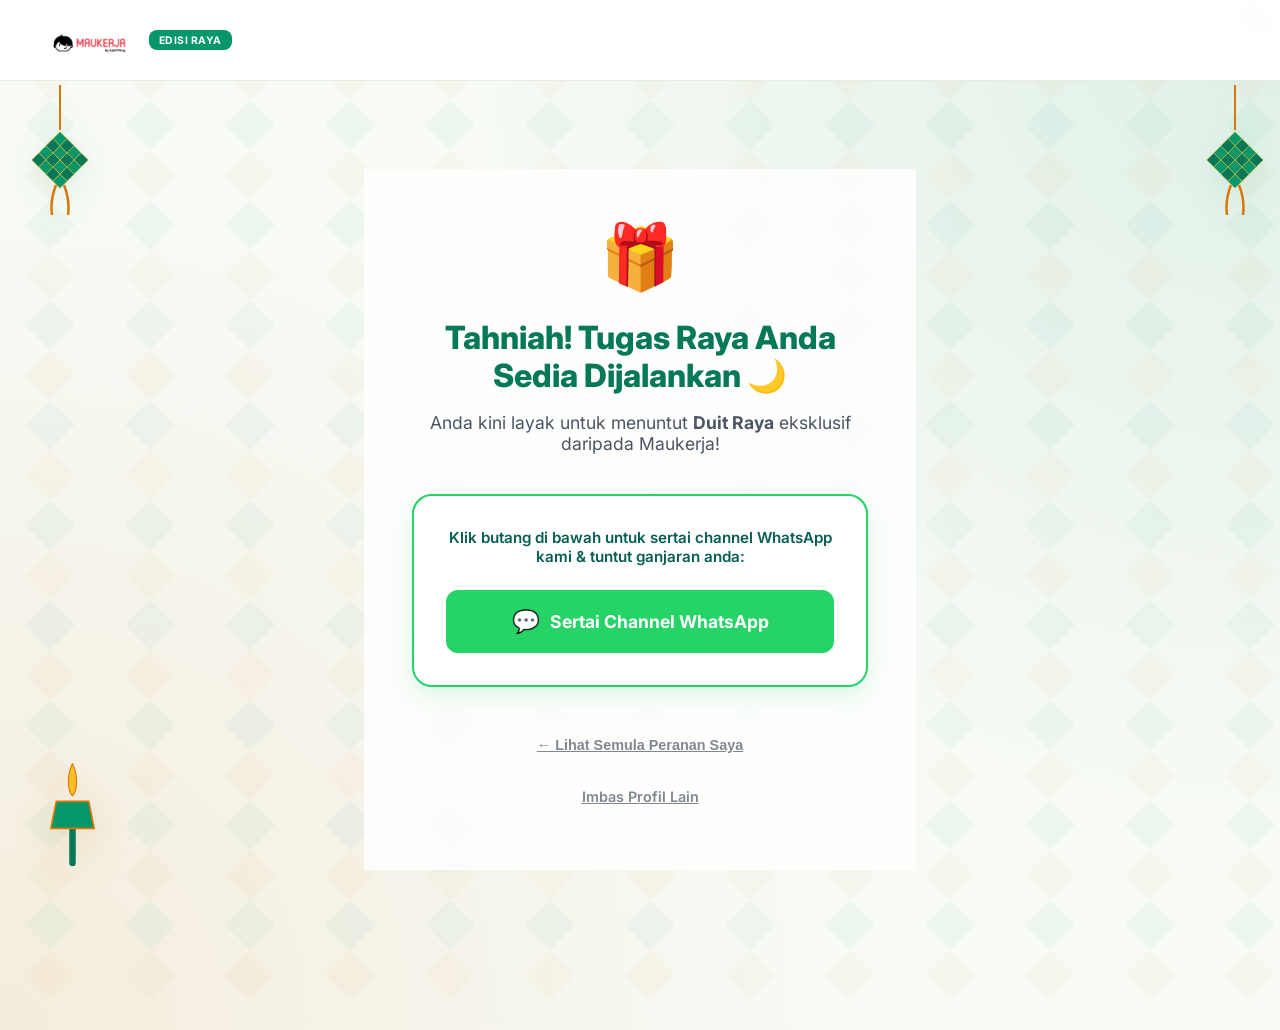
==== final.html @ 6eea2c14 "Add files via upload" ====
<!DOCTYPE html>
<html lang="ms">
<head>
    <meta charset="UTF-8">
    <meta name="viewport" content="width=device-width, initial-scale=1.0">
    <title>Ganjaran Raya Anda - Maukerja</title>
    <link rel="stylesheet" href="style.css">
    <link href="https://fonts.googleapis.com/css2?family=Inter:wght@400;500;600;700;800&display=swap" rel="stylesheet">
</head>
<body>
    <div class="raya-curtains"></div>

    <div class="Raya-ornaments">
        <div class="corner-decor corner-top-left">
            <svg width="80" height="130" viewBox="0 0 60 130" xmlns="http://www.w3.org/2000/svg">
                <path d="M30 0 L30 45" stroke="#d97706" stroke-width="2" fill="none" />
                <g transform="translate(30, 75) rotate(45)">
                    <rect x="-20" y="-20" width="10" height="10" fill="#059669" stroke="#fbbf24" stroke-width="0.5" />
                    <rect x="-10" y="-20" width="10" height="10" fill="#047857" stroke="#fbbf24" stroke-width="0.5" />
                    <rect x="0" y="-20" width="10" height="10" fill="#059669" stroke="#fbbf24" stroke-width="0.5" />
                    <rect x="10" y="-20" width="10" height="10" fill="#047857" stroke="#fbbf24" stroke-width="0.5" />
                    <rect x="-20" y="-10" width="10" height="10" fill="#047857" stroke="#fbbf24" stroke-width="0.5" />
                    <rect x="-10" y="-10" width="10" height="10" fill="#059669" stroke="#fbbf24" stroke-width="0.5" />
                    <rect x="0" y="-10" width="10" height="10" fill="#047857" stroke="#fbbf24" stroke-width="0.5" />
                    <rect x="10" y="-10" width="10" height="10" fill="#059669" stroke="#fbbf24" stroke-width="0.5" />
                    <rect x="-20" y="0" width="10" height="10" fill="#059669" stroke="#fbbf24" stroke-width="0.5" />
                    <rect x="-10" y="0" width="10" height="10" fill="#047857" stroke="#fbbf24" stroke-width="0.5" />
                    <rect x="0" y="0" width="10" height="10" fill="#059669" stroke="#fbbf24" stroke-width="0.5" />
                    <rect x="10" y="0" width="10" height="10" fill="#047857" stroke="#fbbf24" stroke-width="0.5" />
                    <rect x="-20" y="10" width="10" height="10" fill="#047857" stroke="#fbbf24" stroke-width="0.5" />
                    <rect x="-10" y="10" width="10" height="10" fill="#059669" stroke="#fbbf24" stroke-width="0.5" />
                    <rect x="0" y="10" width="10" height="10" fill="#047857" stroke="#fbbf24" stroke-width="0.5" />
                    <rect x="10" y="10" width="10" height="10" fill="#059669" stroke="#fbbf24" stroke-width="0.5" />
                </g>
                <path d="M26 100 Q20 115 22 130" stroke="#d97706" stroke-width="2.5" fill="none" />
                <path d="M34 100 Q40 115 38 130" stroke="#d97706" stroke-width="2.5" fill="none" />
            </svg>
        </div>
        <div class="corner-decor corner-top-right">
             <svg width="80" height="130" viewBox="0 0 60 130" xmlns="http://www.w3.org/2000/svg">
                <path d="M30 0 L30 45" stroke="#d97706" stroke-width="2" fill="none" />
                <g transform="translate(30, 75) rotate(45)">
                    <rect x="-20" y="-20" width="10" height="10" fill="#059669" stroke="#fbbf24" stroke-width="0.5" />
                    <rect x="-10" y="-20" width="10" height="10" fill="#047857" stroke="#fbbf24" stroke-width="0.5" />
                    <rect x="0" y="-20" width="10" height="10" fill="#059669" stroke="#fbbf24" stroke-width="0.5" />
                    <rect x="10" y="-20" width="10" height="10" fill="#047857" stroke="#fbbf24" stroke-width="0.5" />
                    <rect x="-20" y="-10" width="10" height="10" fill="#047857" stroke="#fbbf24" stroke-width="0.5" />
                    <rect x="-10" y="-10" width="10" height="10" fill="#059669" stroke="#fbbf24" stroke-width="0.5" />
                    <rect x="0" y="-10" width="10" height="10" fill="#047857" stroke="#fbbf24" stroke-width="0.5" />
                    <rect x="10" y="-10" width="10" height="10" fill="#059669" stroke="#fbbf24" stroke-width="0.5" />
                    <rect x="-20" y="0" width="10" height="10" fill="#059669" stroke="#fbbf24" stroke-width="0.5" />
                    <rect x="-10" y="0" width="10" height="10" fill="#047857" stroke="#fbbf24" stroke-width="0.5" />
                    <rect x="0" y="0" width="10" height="10" fill="#059669" stroke="#fbbf24" stroke-width="0.5" />
                    <rect x="10" y="0" width="10" height="10" fill="#047857" stroke="#fbbf24" stroke-width="0.5" />
                    <rect x="-20" y="10" width="10" height="10" fill="#047857" stroke="#fbbf24" stroke-width="0.5" />
                    <rect x="-10" y="10" width="10" height="10" fill="#059669" stroke="#fbbf24" stroke-width="0.5" />
                    <rect x="0" y="10" width="10" height="10" fill="#047857" stroke="#fbbf24" stroke-width="0.5" />
                    <rect x="10" y="10" width="10" height="10" fill="#059669" stroke="#fbbf24" stroke-width="0.5" />
                </g>
                <path d="M26 100 Q20 115 22 130" stroke="#d97706" stroke-width="2.5" fill="none" />
                <path d="M34 100 Q40 115 38 130" stroke="#d97706" stroke-width="2.5" fill="none" />
            </svg>
        </div>
    </div>

    <header class="header">
        <div class="logo">
            <img src="assets/MK Logo Panjang.png" alt="Maukerja Logo" class="brand-logo">
            <span class="badge">Edisi Raya</span>
        </div>
    </header>

    <main class="main-container">
        <section id="final-page" class="state-container">
            <div class="final-card card">
                <div class="final-icon">🎁</div>
                <h2 class="final-title">Tahniah! Tugas Raya Anda Sedia Dijalankan 🌙</h2>
                <p class="final-desc">Anda kini layak untuk menuntut <strong>Duit Raya</strong> eksklusif daripada Maukerja!</p>
                
                <div class="whatsapp-cta-box">
                    <p class="cta-instruction">Klik butang di bawah untuk sertai channel WhatsApp kami & tuntut ganjaran anda:</p>
                    <a href="https://whatsapp.com/channel/0029VaydHNyCxoB1oPekql1n" target="_blank" class="btn btn-whatsapp">
                        <span class="whatsapp-icon">💬</span> Sertai Channel WhatsApp
                    </a>
                </div>

                <div class="final-footer">
                    <button type="button" onclick="history.back()" class="btn btn-link">
                        ← Lihat Semula Peranan Saya
                    </button>
                    <a href="index.html" class="btn btn-link">
                        Imbas Profil Lain
                    </a>
                </div>
            </div>
        </section>
    </main>

    <div class="pelita-side-decor">
        <svg viewBox="0 0 60 100" class="pelita-svg" xmlns="http://www.w3.org/2000/svg">
            <rect x="27" y="40" width="6" height="60" rx="3" fill="#047857" />
            <path d="M15 40 L45 40 L50 65 L10 65 Z" fill="#059669" stroke="#d97706" stroke-width="1.5" />
            <g class="pelita-flame">
                <path d="M30 5 C35 15 35 30 30 35 C25 30 25 15 30 5" fill="#fbbf24" stroke="#d97706" stroke-width="1" />
            </g>
        </svg>
    </div>
</body>
</html>
---- style.css ----
:root {
    --bg-light: #f7faf5; /* Light pale cream-green */
    --bg-card: #ffffff;
    --border-color: rgba(11, 74, 43, 0.1);
    --text-primary: #064e3b; /* Deep green */
    --text-secondary: #4b5563; /* Slate grey */
    --primary-red: #ff3344;
    --primary-red-hover: #e62030;
    --raya-green: #059669;
    --raya-green-dark: #047857;
    --raya-gold: #d97706;
}

* {
    box-sizing: border-box;
    margin: 0;
    padding: 0;
}

body {
    font-family: 'Inter', sans-serif;
    background-color: var(--bg-light);
    color: var(--text-primary);
    min-height: 100vh;
    overflow-x: hidden;
    position: relative;
    background-image: radial-gradient(circle at top right, rgba(5, 150, 105, 0.1) 0%, transparent 50%),
                      radial-gradient(circle at bottom left, rgba(217, 119, 6, 0.1) 0%, transparent 50%);
}

/* Islamic Pattern Overlay - Light (Fixed Visibility) */
body::before {
    content: '';
    position: absolute;
    top: 0; left: 0; width: 100%; height: 100%;
    background-image: url("data:image/svg+xml,%3Csvg width='100' height='100' viewBox='0 0 100 100' xmlns='http://www.w3.org/2000/svg'%3E%3Cpath d='M50 0l25 25-25 25L25 25z' fill='%23059669' fill-opacity='0.04'/%3E%3Cpath d='M50 50l25 25-25 25-25-25z' fill='%23d97706' fill-opacity='0.03'/%3E%3C/svg%3E");
    background-size: 100px 100px;
    pointer-events: none;
    z-index: 0;
}

/* Background Ornaments */
.Raya-ornaments {
    position: absolute;
    top: 0; left: 0; width: 100%; height: 100%;
    pointer-events: none;
    z-index: 1;
    overflow: hidden;
}

.star {
    position: absolute;
    font-size: 1.5rem;
    opacity: 0.6; /* Increased opacity */
    filter: drop-shadow(0 0 5px rgba(251, 191, 36, 0.2));
    animation: floatFade 8s ease-in-out infinite alternate;
    pointer-events: none;
    z-index: 1;
}

.star-1 { top: 15%; left: 5%; animation-delay: 0s; font-size: 2rem; }
.star-2 { top: 12%; right: 5%; animation-delay: 1.5s; font-size: 2.2rem; }
.star-3 { bottom: 20%; left: 8%; animation-delay: 3s; color: var(--raya-gold); }
.star-4 { bottom: 25%; right: 6%; animation-delay: 0.8s; font-size: 1.5rem; }
.star-6 { top: 35%; right: 3%; opacity: 0.2; font-size: 2rem; animation-delay: 4s; }
.star-7 { bottom: 10%; left: 50%; transform: translateX(-50%); opacity: 0.15; font-size: 3rem; }

@keyframes floatFade {
    0% { transform: translateY(0px) rotate(0deg); opacity: 0.2; }
    50% { opacity: 0.5; }
    100% { transform: translateY(-20px) rotate(15deg); opacity: 0.3; }
}

@keyframes float {
    0% { transform: translateY(0px) rotate(0deg); }
    100% { transform: translateY(-30px) rotate(10deg); }
}

@keyframes breathe {
    0%, 100% { transform: scale(1); }
    50% { transform: scale(1.15); }
}

/* Header - Optimized Horizontal Layout */
.header {
    display: flex;
    flex-direction: row;
    justify-content: space-between;
    align-items: center;
    padding: 1rem 3rem;
    background: rgba(255, 255, 255, 0.95);
    backdrop-filter: blur(20px);
    border-bottom: 1px solid var(--border-color);
    position: sticky;
    top: 0;
    z-index: 100;
}

.logo {
    display: flex;
    flex-direction: row;
    align-items: center;
    gap: 1rem;
}

.brand-logo {
    height: 48px;
    width: auto;
}

.badge {
    background: var(--raya-green);
    color: white;
    font-size: 0.65rem;
    font-weight: 700;
    padding: 0.2rem 0.6rem;
    border-radius: 8px;
    text-transform: uppercase;
    letter-spacing: 0.5px;
}

.nav {
    display: flex;
    gap: 2rem;
}

.nav-link {
    color: var(--text-secondary);
    text-decoration: none;
    font-weight: 600;
    font-size: 0.95rem;
    transition: all 0.3s;
}

.nav-link:hover, .nav-link.active {
    color: var(--raya-green);
}

.nav-link.active {
    border-bottom: 2.5px solid var(--raya-green);
    padding-bottom: 0.5rem;
}

/* Main Content Wrapper - Single Column */
.main-container {
    max-width: 600px;
    margin: 4rem auto;
    padding: 0 1.5rem 8rem 1.5rem;
    position: relative;
    z-index: 10;
}

.text-center { text-align: center; }

.hero-section {
    margin-bottom: 3.5rem;
}

.hero-title {
    font-size: 2.8rem;
    font-weight: 800;
    margin-bottom: 1.25rem;
    letter-spacing: -1px;
    line-height: 1.1;
    color: var(--text-primary);
    position: relative;
    display: inline-block;
    z-index: 2;
    animation: breathe 4s ease-in-out infinite;
}

/* Sparkle Field Wrapper */
.hero-sparkle-wrapper {
    position: relative;
    padding: 1rem;
    z-index: 1;
}

.hero-sparkle-wrapper::before, .hero-sparkle-wrapper::after {
    content: '';
    position: absolute;
    top: -20px; left: -20px; right: -20px; bottom: -20px;
    background-image: 
        radial-gradient(circle, #fbbf24 1px, transparent 1px),
        radial-gradient(circle, #059669 1px, transparent 1px);
    background-size: 40px 40px, 60px 60px;
    background-position: 0 0, 20px 20px;
    opacity: 0;
    pointer-events: none;
    animation: sparklePulse 6s ease-in-out infinite;
    z-index: -1;
}

.hero-sparkle-wrapper::after {
    background-size: 50px 50px, 70px 70px;
    background-position: 15px 15px, 35px 35px;
    animation-delay: 3s;
}

@keyframes sparklePulse {
    0%, 100% { opacity: 0; transform: scale(0.95); }
    50% { opacity: 0.15; transform: scale(1.05); }
}

.hero-title::before, .hero-title::after {
    content: '✨';
    position: absolute;
    font-size: 1.2rem;
    opacity: 0;
    animation: sparkleEffect 4s infinite;
}

.hero-title::before {
    top: -15px;
    left: -20px;
    animation-delay: 0.5s;
}

.hero-title::after {
    bottom: -10px;
    right: -25px;
    animation-delay: 2s;
}

@keyframes sparkleEffect {
    0%, 100% { opacity: 0; transform: scale(0.5); }
    50% { opacity: 0.8; transform: scale(1.2); }
}

.hero-subtitle {
    font-size: 1.1rem;
    color: var(--text-secondary);
    line-height: 1.6;
    margin-bottom: 0.5rem;
}

.hero-promo {
    font-size: 1.2rem;
    font-weight: 700;
    color: var(--text-primary);
    margin-bottom: 2rem;
}

/* Mascot - Fixed Bottom Right Anchor */
.mascot-side-container {
    position: fixed;
    bottom: 20px;
    right: 30px;
    pointer-events: none;
    z-index: 100; /* Visible but supporting */
}

.hero-mascot {
    height: 320px; /* Refined size for bottom anchor */
    width: auto;
    filter: drop-shadow(0 20px 40px rgba(5, 150, 105, 0.15));
    animation: floatBottom 5s ease-in-out infinite alternate;
}

@keyframes floatBottom {
    0% { transform: translateY(0px) rotate(-3deg); }
    100% { transform: translateY(-15px) rotate(3deg); }
}

/* Pelita - Fixed Bottom Left Anchor */
.pelita-side-decor {
    position: fixed;
    bottom: 30px;
    left: 40px;
    pointer-events: none;
    z-index: 100;
}

.pelita-svg {
    width: 65px;
    height: auto;
    filter: drop-shadow(0 10px 20px rgba(217, 119, 6, 0.2));
}

.pelita-flame {
    animation: flicker 0.15s infinite alternate;
    transform-origin: center bottom;
}

@keyframes flicker {
    0% { transform: scale(1) rotate(-1deg); opacity: 0.8; }
    100% { transform: scale(1.1) rotate(1deg); opacity: 1; }
}

/* Header - Reduced padding to save space */
.main-container {
    max-width: 600px;
    margin: 5.5rem auto 2rem auto; /* Adjusted for better balance */
    padding: 0 1.5rem 8rem 1.5rem;
    position: relative;
    z-index: 10;
}

.generation-card {
    background: rgba(255, 255, 255, 0.7);
    backdrop-filter: blur(12px);
    -webkit-backdrop-filter: blur(12px);
    border: 1px solid rgba(255, 255, 255, 0.3);
    border-radius: 24px;
    padding: 2.5rem;
    box-shadow: 0 10px 40px rgba(6, 78, 59, 0.08);
    margin-top: 1rem;
    position: relative;
    overflow: hidden;
}

.generation-card::before {
    content: '';
    position: absolute;
    top: 0; left: 0; width: 100%; height: 5px;
    background: linear-gradient(90deg, var(--raya-green), var(--raya-gold));
    opacity: 0.5;
}

.input-group {
    flex: 1;
    text-align: left;
}

.input-label {
    display: block;
    font-weight: 700;
    margin-bottom: 0.75rem;
    color: var(--text-primary);
    font-size: 1.1rem;
}

.input-field {
    width: 100%;
    padding: 1.25rem;
    background: #ffffff;
    border: 2px solid rgba(11, 74, 43, 0.1);
    border-radius: 12px 0 0 12px;
    color: var(--text-primary);
    font-size: 1rem;
    transition: all 0.3s;
    border-right: none;
}

.input-field:focus {
    outline: none;
    border-color: var(--raya-green);
    box-shadow: 0 0 0 4px rgba(5, 150, 105, 0.1);
}

.input-row {
    display: flex;
    gap: 0;
    align-items: flex-end;
    margin-bottom: 2rem;
}

#scan-btn {
    width: auto;
    border-radius: 0 12px 12px 0;
    padding: 1.25rem 2rem;
    height: 61px; /* Match input height including padding and border */
    white-space: nowrap;
}

.secondary-actions {
    display: flex;
    gap: 1rem;
    justify-content: center;
}

.btn {
    width: 100%;
    padding: 1.1rem;
    border-radius: 12px;
    font-weight: 700;
    font-size: 1.05rem;
    cursor: pointer;
    transition: all 0.3s;
    border: none;
    display: flex;
    align-items: center;
    justify-content: center;
    text-decoration: none;
}

.btn-primary {
    background: var(--primary-red);
    color: white;
}

.btn-primary:hover {
    background: var(--primary-red-hover);
    transform: translateY(-2px);
    box-shadow: 0 8px 20px rgba(255, 51, 68, 0.3);
}

.btn-secondary {
    background: #f0fdf4;
    color: var(--raya-green-dark);
    border: 2px solid var(--raya-green);
    box-shadow: 0 4px 6px -1px rgba(0, 0, 0, 0.05);
    padding: 0.8rem 1.2rem;
    font-size: 0.95rem;
    width: auto;
}

.btn-secondary:hover {
    background: #dcfce7;
    border-color: var(--raya-green-dark);
    color: var(--raya-green-dark);
    transform: translateY(-2px);
    box-shadow: 0 10px 15px -3px rgba(0, 0, 0, 0.1);
}

/* Loading State */
.state-container {
    margin-top: 4rem;
    text-align: center;
    animation: fadeIn 0.5s ease;
}

@keyframes fadeIn {
    from { opacity: 0; transform: translateY(20px); }
    to { opacity: 1; transform: translateY(0); }
}

.spinner-logo {
    width: 100px;
    height: 100px;
    animation: pulse 1s infinite alternate;
}

@keyframes pulse {
    from { transform: scale(0.95); opacity: 0.8; }
    to { transform: scale(1.05); opacity: 1; }
}

.loading-text { font-size: 1.8rem; font-weight: 800; margin-top: 2rem; color: var(--text-primary); }
.loading-subtext { font-size: 1rem; color: var(--text-secondary); font-weight: 400; }

/* Results & Page Containers */
.state-container {
    margin-top: 2rem;
    text-align: center;
    animation: fadeIn 0.5s ease;
}

/* Results Content */
.results-header h2 {
    color: var(--raya-green-dark);
    font-size: 2rem;
    font-weight: 800;
    margin-bottom: 0.5rem;
}

.results-header p {
    color: var(--text-secondary);
    font-size: 1rem;
    margin-bottom: 2rem;
}

.roles-grid {
    display: flex;
    flex-direction: column;
    gap: 1.25rem;
}

/* Festive Role Cards */
.role-card-festive {
    background: #ffffff;
    border: 1px solid rgba(5, 150, 105, 0.1);
    border-radius: 20px;
    padding: 1.5rem;
    text-align: left;
    display: flex;
    align-items: center;
    gap: 1rem;
    box-shadow: 0 4px 15px rgba(0, 0, 0, 0.05);
    opacity: 0;
    transform: translateY(20px);
    animation: slideInReveal 0.6s cubic-bezier(0.34, 1.56, 0.64, 1) forwards;
    position: relative;
    overflow: hidden;
}

.role-card-festive::after {
    content: '';
    position: absolute;
    left: 0;
    top: 0;
    height: 100%;
    width: 6px;
    background: linear-gradient(to bottom, var(--raya-green), var(--raya-gold));
}

@keyframes slideInReveal {
    from {
        opacity: 0;
        transform: translateY(20px);
    }
    to {
        opacity: 1;
        transform: translateY(0);
    }
}

.role-rank {
    font-size: 2.2rem;
    flex-shrink: 0;
}

.role-body {
    flex-grow: 1;
}

.role-title-new {
    font-size: 1.2rem;
    font-weight: 800;
    color: var(--text-primary);
    margin-bottom: 0.25rem;
}

.role-desc-new {
    font-size: 0.95rem;
    color: var(--text-secondary);
    line-height: 1.4;
}

.role-card-festive:hover {
    transform: scale(1.02);
    box-shadow: 0 8px 25px rgba(5, 150, 105, 0.12);
    border-color: var(--raya-green);
}

/* Corner Decorations */
.corner-decor {
    position: fixed;
    width: 65px;
    height: 130px;
    pointer-events: none;
    z-index: 1000;
    filter: drop-shadow(0 8px 15px rgba(5, 150, 105, 0.1));
}

.corner-top-left {
    top: 85px; /* BELOW STICKY HEADER */
    left: 20px;
}

.corner-top-right {
    top: 85px; /* BELOW STICKY HEADER */
    right: 20px;
}

.hidden { display: none !important; }

/* Mobile Optimization */
@media (max-width: 600px) {
    .hero-title { font-size: 2.2rem; }
    .header { padding: 1rem 1.5rem; }
    .main-container { margin-top: 2rem; }
    .corner-decor { width: 80px; }
    
    .input-row {
        flex-direction: column;
        align-items: stretch;
        gap: 0.75rem;
    }

    .input-field {
        border-radius: 12px;
        border-right: 2px solid rgba(11, 74, 43, 0.1);
    }
    
    #scan-btn {
        border-radius: 12px;
        width: 100%;
    }
    
    .secondary-actions {
        flex-direction: column;
    }

    .generation-card {
        padding: 1.5rem;
        border-radius: 20px;
    }
}

/* Popular Tasks Section Styles */
.popular-tasks-section {
    margin-top: -1rem;
    text-align: center;
    animation: fadeIn 0.8s ease-out;
}

.section-title {
    font-size: 2rem;
    font-weight: 800;
    color: var(--text-primary);
    margin-bottom: 2.5rem;
    position: relative;
    display: inline-block;
}

.section-title::after {
    content: '';
    position: absolute;
    bottom: -10px;
    left: 50%;
    transform: translateX(-50%);
    width: 60px;
    height: 4px;
    background: linear-gradient(90deg, var(--raya-green), var(--raya-gold));
    border-radius: 2px;
}

.popular-tasks-grid {
    display: flex;
    flex-direction: column;
    gap: 1.5rem;
    margin-bottom: 2rem;
}

.popular-task-card {
    background: rgba(255, 255, 255, 0.6);
    backdrop-filter: blur(10px);
    -webkit-backdrop-filter: blur(10px);
    border: 1px solid rgba(5, 150, 105, 0.1);
    border-radius: 20px;
    padding: 1.5rem;
    display: flex;
    align-items: center;
    gap: 1.25rem;
    text-align: left;
    transition: all 0.3s cubic-bezier(0.175, 0.885, 0.32, 1.275);
    cursor: default;
    justify-content: space-between; /* Align content to sides */
}

.popular-task-card:hover {
    transform: translateY(-5px) scale(1.02);
    background: rgba(255, 255, 255, 0.8);
    border-color: var(--raya-green);
    box-shadow: 0 15px 30px rgba(5, 150, 105, 0.1);
}

.task-medal {
    font-size: 2.5rem;
    flex-shrink: 0;
}

.task-content {
    flex-grow: 1; /* Allow content to fill available space */
}

.task-name {
    font-size: 1.2rem;
    font-weight: 700;
    color: var(--text-primary);
    margin-bottom: 0.25rem;
}

.task-desc {
    font-size: 0.95rem;
    color: var(--text-secondary);
    line-height: 1.4;
}

.task-percentage {
    font-size: 2.2rem;
    font-weight: 800;
    color: var(--text-primary);
    opacity: 0.15; /* Lighter color as requested */
    margin-left: 1rem;
    white-space: nowrap;
}

.popular-tasks-footer {
    font-size: 1rem;
    font-weight: 600;
    color: var(--raya-green-dark);
    margin-top: 2rem;
    opacity: 0.8;
}

@media (max-width: 600px) {
    .section-title {
        font-size: 1.6rem;
    }
    
    .popular-task-card {
        padding: 1.25rem;
    }
    
    .task-medal {
        font-size: 2rem;
    }
}

/* Raya Notification Popup */
.raya-notification {
    position: absolute;
    top: -55px; /* Relative to hero-sparkle-wrapper or body */
    left: 50%;
    transform: translate(-50%, -100%); /* Start above viewport */
    background: rgba(255, 255, 255, 0.9);
    backdrop-filter: blur(12px);
    -webkit-backdrop-filter: blur(12px);
    border: 1px solid rgba(5, 150, 105, 0.3);
    border-bottom: 3px solid var(--raya-green); /* Changed to bottom border for centered look */
    padding: 8px 16px; /* Smaller padding */
    border-radius: 20px; /* More rounded/pill shape */
    box-shadow: 0 10px 30px rgba(6, 78, 59, 0.15);
    z-index: 2000;
    font-weight: 700;
    color: var(--text-primary);
    font-size: 0.85rem; /* Smaller font */
    pointer-events: none;
    display: flex;
    align-items: center;
    white-space: nowrap;
    width: max-content;
    max-width: 90vw;
    gap: 6px;
    opacity: 0;
    transition: all 0.6s cubic-bezier(0.23, 1, 0.32, 1);
}

.raya-notification.show {
    transform: translate(-50%, 0);
    opacity: 1;
}

@media (max-width: 600px) {
    .raya-notification {
        top: 80px;
        font-size: 0.75rem;
        padding: 6px 12px;
        width: 90%;
        max-width: 320px;
        justify-content: center;
    }
}
/* Results Actions */
.results-actions {
    display: flex;
    flex-direction: column;
    gap: 1rem;
    margin-top: 3rem;
}

#next-step-btn, .btn-primary {
    width: 100%;
}

#reset-btn, .btn-secondary {
    width: 100%;
}

/* Final Page - Ganjaran & WhatsApp CTA */
.final-card {
    padding: 3rem;
    text-align: center;
    background: rgba(255, 255, 255, 0.85);
}

.final-icon {
    font-size: 4rem;
    margin-bottom: 1.5rem;
    animation: bounce 2s infinite;
}

@keyframes bounce {
    0%, 100% { transform: translateY(0); }
    50% { transform: translateY(-10px); }
}

.final-title {
    color: var(--raya-green-dark);
    font-size: 2rem;
    font-weight: 800;
    margin-bottom: 1rem;
    line-height: 1.2;
}

.final-desc {
    color: var(--text-secondary);
    font-size: 1.1rem;
    margin-bottom: 2.5rem;
}

.whatsapp-cta-box {
    background: #ffffff;
    border: 2px solid #25D366; /* WhatsApp Green */
    border-radius: 20px;
    padding: 2rem;
    margin-bottom: 2rem;
    box-shadow: 0 10px 25px rgba(37, 211, 102, 0.15);
}

.cta-instruction {
    font-size: 0.95rem;
    font-weight: 600;
    color: #075E54; /* WhatsApp Dark Green */
    margin-bottom: 1.5rem;
}

.btn-whatsapp {
    background: #25D366;
    color: white;
    font-size: 1.1rem;
    gap: 10px;
}

.btn-whatsapp:hover {
    background: #128C7E;
    transform: scale(1.05);
    box-shadow: 0 15px 30px rgba(37, 211, 102, 0.4);
}

.whatsapp-icon {
    font-size: 1.4rem;
}

.final-footer {
    margin-top: 1rem;
}

.btn-link {
    background: none;
    border: none;
    color: var(--text-secondary);
    font-size: 0.9rem;
    font-weight: 600;
    cursor: pointer;
    text-decoration: underline;
    opacity: 0.7;
    transition: opacity 0.3s;
}

.btn-link:hover {
    opacity: 1;
    color: var(--raya-green-dark);
}

/* Reward Section */
.reward-section-wrapper {
    margin-top: 4rem;
    padding: 3rem 2rem;
    background: rgba(255, 255, 255, 0.6);
    backdrop-filter: blur(10px);
    border-radius: 30px;
    border: 2px dashed var(--raya-green);
    text-align: center;
}

.reward-header {
    margin-bottom: 2.5rem;
}

.reward-title {
    font-size: 1.8rem;
    font-weight: 800;
    color: var(--text-primary);
    margin-bottom: 0.75rem;
}

.reward-desc {
    font-size: 1rem;
    color: var(--text-secondary);
}

.envelopes-grid {
    display: flex;
    justify-content: center;
    gap: 2rem;
    margin-bottom: 1.5rem;
}

.envelope-item {
    cursor: pointer;
    transition: all 0.3s;
    width: 100px;
}

.envelope-card {
    transition: transform 0.3s cubic-bezier(0.175, 0.885, 0.32, 1.275);
    filter: drop-shadow(0 10px 15px rgba(0,0,0,0.1));
    display: flex;
    justify-content: center;
    align-items: center;
}

.envelope-img {
    width: 100%;
    height: auto;
    display: block;
    border-radius: 8px;
}

.envelope-item:hover .envelope-card {
    transform: translateY(-15px) rotate(5deg);
}

.envelope-item.shaking .envelope-card {
    animation: shake 0.5s infinite;
}

.envelope-item.opening .envelope-card {
    animation: openPacket 0.6s forwards;
}

.envelope-item.disabled {
    pointer-events: none;
    opacity: 0.5;
    filter: grayscale(1);
}

.envelope-hint {
    margin-top: 1rem;
    font-size: 0.85rem;
    font-weight: 700;
    color: var(--raya-green-dark);
    text-transform: uppercase;
    letter-spacing: 1px;
}

/* Modal Styling */
.modal-overlay {
    position: fixed;
    top: 0; left: 0; width: 100%; height: 100%;
    background: rgba(6, 78, 59, 0.8);
    backdrop-filter: blur(8px);
    display: flex;
    align-items: center;
    justify-content: center;
    z-index: 2000;
    opacity: 0;
    pointer-events: none;
    transition: opacity 0.4s;
}

.modal-overlay:not(.hidden) {
    opacity: 1;
    pointer-events: auto;
}

.modal-content {
    background: #ffffff;
    width: 90%;
    max-width: 450px;
    padding: 3rem 2rem;
    border-radius: 30px;
    text-align: center;
    position: relative;
    transform: scale(0.8);
    transition: transform 0.4s cubic-bezier(0.34, 1.56, 0.64, 1);
}

.modal-overlay:not(.hidden) .modal-content {
    transform: scale(1);
}

.modal-icon { font-size: 4rem; margin-bottom: 1.5rem; }
.modal-title { font-size: 2.2rem; font-weight: 800; color: var(--text-primary); margin-bottom: 0.5rem; }
.modal-text { font-size: 1.1rem; color: var(--text-secondary); margin-bottom: 1rem; }

.prize-amount {
    font-size: 4.5rem;
    font-weight: 900;
    background: linear-gradient(135deg, var(--raya-green), var(--raya-gold));
    -webkit-background-clip: text;
    -webkit-text-fill-color: transparent;
    margin-bottom: 1.5rem;
}

.modal-subtext { font-size: 0.9rem; color: var(--text-secondary); line-height: 1.5; margin-bottom: 2rem; }

/* Claim Form */
.claim-form { text-align: left; }
.form-group { margin-bottom: 1.5rem; }
.form-group label { display: block; font-weight: 700; margin-bottom: 0.5rem; font-size: 0.95rem; }
.form-group input { 
    width: 100%; padding: 1rem; border: 2px solid #e5e7eb; border-radius: 12px; font-size: 1rem; transition: all 0.3s;
}
.form-group input:focus { outline: none; border-color: var(--raya-green); box-shadow: 0 0 0 4px rgba(5, 150, 105, 0.1); }

/* Success Box */
.success-box {
    background: #f0fdf4;
    border: 1px solid #bbf7d0;
    padding: 1.5rem;
    border-radius: 16px;
    margin-bottom: 2rem;
    color: #166534;
    font-weight: 600;
    line-height: 1.6;
}

/* Animations */
@keyframes shake {
    0%, 100% { transform: rotate(0deg); }
    25% { transform: rotate(-10deg); }
    75% { transform: rotate(10deg); }
}

@keyframes openPacket {
    0% { transform: scale(1); }
    50% { transform: scale(1.2) rotate(10deg); opacity: 1; }
    100% { transform: scale(3); opacity: 0; }
}

@media (max-width: 600px) {
    .envelopes-grid { gap: 1rem; }
    .envelope-card { font-size: 4rem; }
    .prize-amount { font-size: 3.5rem; }
}
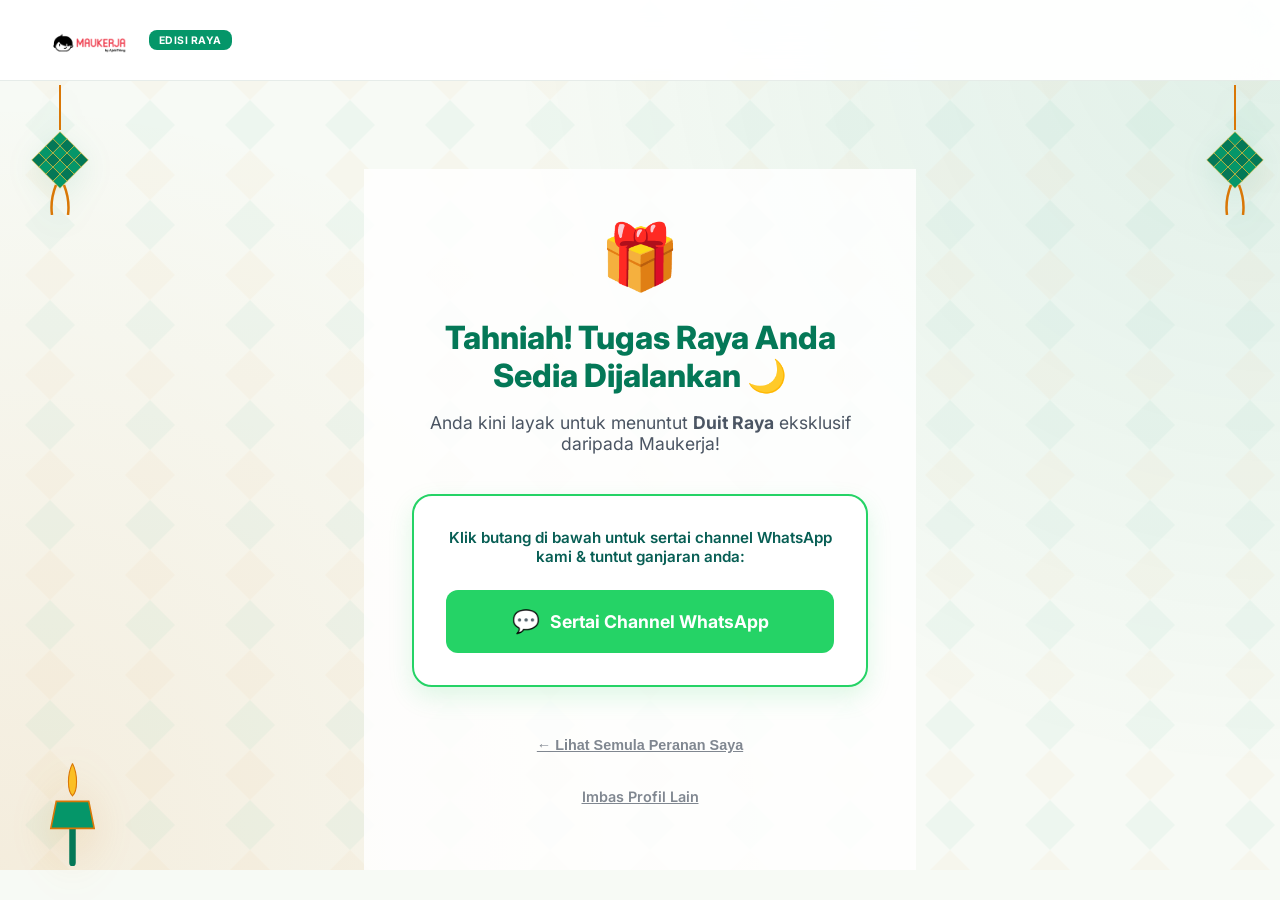
==== commit c13a1647: "Add files via upload" ====
--- a/final.html
+++ b/final.html
@@ -8,7 +8,6 @@
     <link href="https://fonts.googleapis.com/css2?family=Inter:wght@400;500;600;700;800&display=swap" rel="stylesheet">
 </head>
 <body>
-    <div class="raya-curtains"></div>
 
     <div class="Raya-ornaments">
         <div class="corner-decor corner-top-left">
--- a/style.css
+++ b/style.css
@@ -17,11 +17,17 @@
     padding: 0;
 }
 
+html, body {
+    height: auto !important;
+    min-height: 0 !important;
+    margin: 0;
+    padding: 0;
+    background-color: var(--bg-light);
+}
+
 body {
     font-family: 'Inter', sans-serif;
-    background-color: var(--bg-light);
-    color: var(--text-primary);
-    min-height: 100vh;
+    color: var(--text-primary);
     overflow-x: hidden;
     position: relative;
     background-image: radial-gradient(circle at top right, rgba(5, 150, 105, 0.1) 0%, transparent 50%),
@@ -144,8 +150,8 @@
 /* Main Content Wrapper - Single Column */
 .main-container {
     max-width: 600px;
-    margin: 4rem auto;
-    padding: 0 1.5rem 8rem 1.5rem;
+    margin: 4rem auto 0 auto;
+    padding: 0 1.5rem 0 1.5rem;
     position: relative;
     z-index: 10;
 }
@@ -290,8 +296,8 @@
 /* Header - Reduced padding to save space */
 .main-container {
     max-width: 600px;
-    margin: 5.5rem auto 2rem auto; /* Adjusted for better balance */
-    padding: 0 1.5rem 8rem 1.5rem;
+    margin: 5.5rem auto 0 auto; 
+    padding: 0 1.5rem 0 1.5rem;
     position: relative;
     z-index: 10;
 }
@@ -426,9 +432,14 @@
 }
 
 .spinner-logo {
-    width: 100px;
-    height: 100px;
+    width: 120px; /* Slightly larger for better impact */
+    height: 120px;
+    object-fit: cover; /* Ensures the image fills the circle without stretching */
+    border-radius: 50%;
+    box-shadow: 0 10px 25px rgba(5, 150, 105, 0.15);
     animation: pulse 1s infinite alternate;
+    display: block;
+    margin: 0 auto;
 }
 
 @keyframes pulse {
@@ -751,6 +762,191 @@
     margin-top: 3rem;
 }
 
+.screenshot-action-wrapper {
+    margin: 2rem 0;
+    display: flex;
+    justify-content: center;
+}
+
+.btn-screenshot {
+    background: var(--raya-green);
+    color: #ffffff;
+    border: none;
+    padding: 0.8rem 1.5rem;
+    font-size: 0.95rem;
+    font-weight: 700;
+    width: auto;
+    border-radius: 50px;
+    box-shadow: 0 8px 20px rgba(5, 150, 105, 0.3);
+    transition: all 0.3s cubic-bezier(0.175, 0.885, 0.32, 1.275);
+}
+
+.btn-screenshot:hover {
+    background: var(--raya-green-dark);
+    transform: scale(1.05) translateY(-3px);
+    box-shadow: 0 12px 25px rgba(5, 150, 105, 0.4);
+}
+
+/* Screenshot Export Template (Instagram Story Size: 1080x1920) */
+.screenshot-export-container {
+    display: none; /* Only show via JS during capture */
+    position: absolute;
+    left: -9999px;
+    top: 0;
+    width: 1080px;
+    height: 1920px;
+    background: linear-gradient(135deg, #eef7ed 0%, #d1ead4 100%);
+    display: flex;
+    flex-direction: column;
+    padding: 100px 80px;
+    box-sizing: border-box;
+    font-family: 'Inter', sans-serif;
+    color: var(--text-primary);
+    overflow: hidden;
+    position: relative;
+}
+
+.screenshot-export-container::before {
+    content: '';
+    position: absolute;
+    top: 0; left: 0; width: 100%; height: 100%;
+    background-image: radial-gradient(circle at 20% 20%, rgba(5, 150, 105, 0.05) 0%, transparent 40%),
+                      radial-gradient(circle at 80% 80%, rgba(217, 119, 6, 0.05) 0%, transparent 40%);
+    z-index: 1;
+}
+
+/* Decorative Ornaments for Export */
+.export-decor {
+    position: absolute;
+    pointer-events: none;
+    z-index: 2;
+}
+
+.export-moon-lantern {
+    top: 60px;
+    right: 80px;
+    font-size: 140px;
+    opacity: 0.8;
+    filter: drop-shadow(0 10px 20px rgba(217, 119, 6, 0.2));
+}
+
+.export-ketupat-float {
+    bottom: 120px;
+    left: 40px;
+    font-size: 100px;
+    opacity: 0.6;
+    transform: rotate(-15deg);
+}
+
+.export-sparkles {
+    position: absolute;
+    top: 0; left: 0; width: 100%; height: 100%;
+    background-image: 
+        radial-gradient(circle, #fbbf24 2px, transparent 2px),
+        radial-gradient(circle, #059669 2px, transparent 2px);
+    background-size: 120px 120px;
+    background-position: 0 0, 60px 60px;
+    opacity: 0.1;
+    z-index: 1;
+}
+
+.export-header {
+    position: relative;
+    z-index: 10;
+    text-align: center;
+    margin-bottom: 60px;
+    display: flex;
+    flex-direction: column;
+    align-items: center;
+}
+
+.export-logo {
+    height: 80px;
+    margin-bottom: 30px;
+    filter: drop-shadow(0 4px 10px rgba(0,0,0,0.05));
+}
+
+.export-title {
+    font-size: 72px;
+    font-weight: 900;
+    color: var(--raya-green-dark);
+    line-height: 1.2;
+    margin-bottom: 20px;
+    text-shadow: 0 4px 10px rgba(5, 150, 105, 0.1);
+}
+
+.export-roles {
+    position: relative;
+    z-index: 10;
+    display: flex;
+    flex-direction: column;
+    gap: 30px;
+    padding: 0 20px;
+}
+
+.export-role-card {
+    background: rgba(255, 255, 255, 0.95);
+    border-radius: 40px;
+    padding: 45px 50px;
+    border: 3px solid rgba(5, 150, 105, 0.15);
+    box-shadow: 0 20px 40px rgba(6, 78, 59, 0.08);
+    display: flex;
+    align-items: center;
+    gap: 40px;
+    position: relative;
+}
+
+.export-rank {
+    font-size: 100px;
+    flex-shrink: 0;
+}
+
+.export-role-content {
+    flex-grow: 1;
+}
+
+.export-role-title {
+    font-size: 44px;
+    font-weight: 900;
+    margin-bottom: 12px;
+    color: var(--text-primary);
+}
+
+.export-role-desc {
+    font-size: 32px;
+    line-height: 1.4;
+    color: var(--text-secondary);
+}
+
+/* Rank specific highlights */
+.export-role-card:nth-child(1) { border-left: 15px solid #fbbf24; }
+.export-role-card:nth-child(2) { border-left: 15px solid #9ca3af; }
+.export-role-card:nth-child(3) { border-left: 15px solid #d97706; }
+
+.export-footer {
+    position: absolute;
+    bottom: 80px;
+    left: 80px;
+    right: 80px;
+    z-index: 10;
+    text-align: center;
+    padding-top: 50px;
+    border-top: 3px solid rgba(5, 150, 105, 0.1);
+}
+
+.export-footer-text {
+    font-size: 34px;
+    font-weight: 700;
+    color: var(--raya-green-dark);
+    margin-bottom: 10px;
+}
+
+.export-url {
+    font-size: 38px;
+    font-weight: 900;
+    color: var(--text-primary);
+}
+
 #next-step-btn, .btn-primary {
     width: 100%;
 }
@@ -972,6 +1168,7 @@
     font-weight: 900;
     background: linear-gradient(135deg, var(--raya-green), var(--raya-gold));
     -webkit-background-clip: text;
+    background-clip: text;
     -webkit-text-fill-color: transparent;
     margin-bottom: 1.5rem;
 }
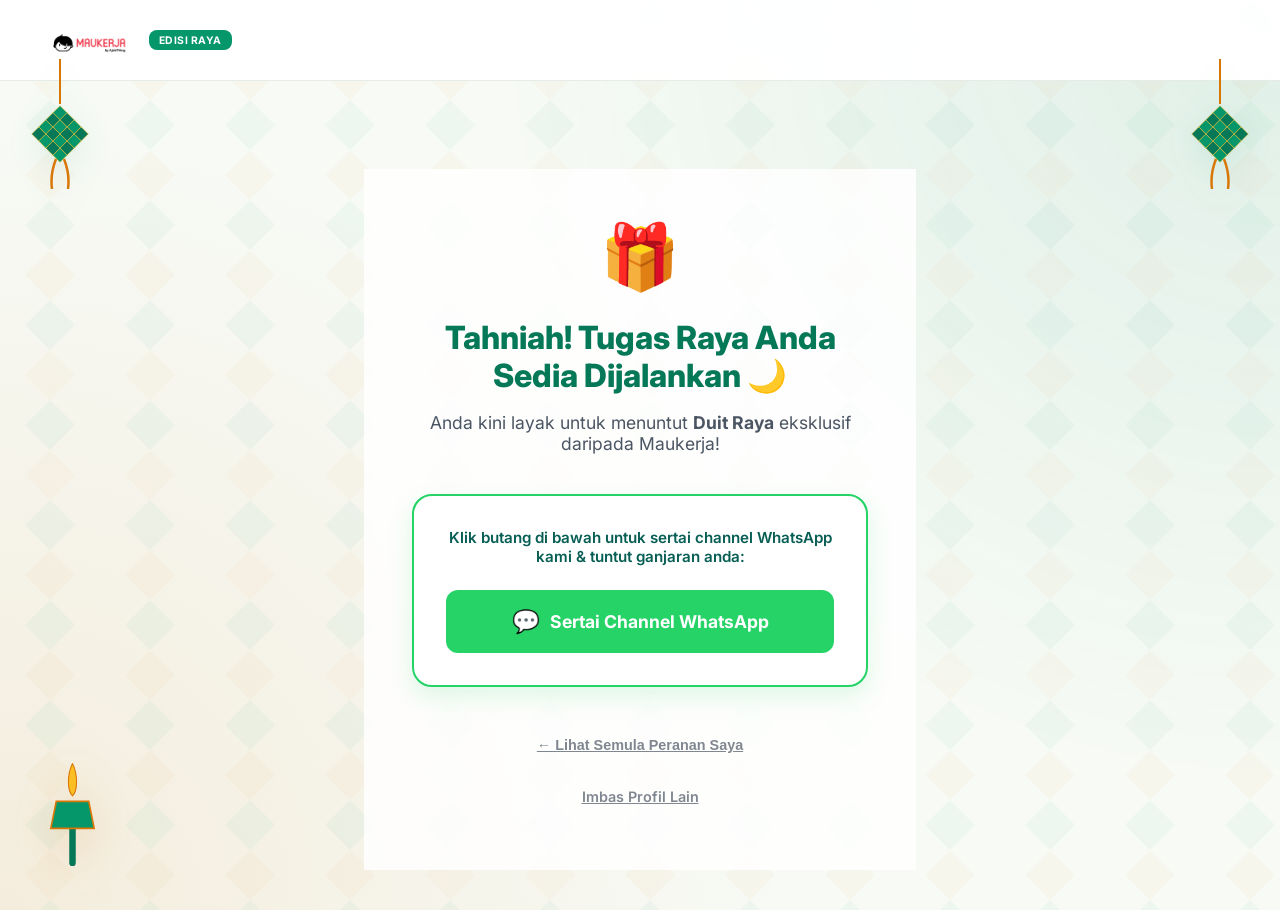
==== commit 7d71e0d2: "Add files via upload" ====
--- a/final.html
+++ b/final.html
@@ -9,6 +9,14 @@
 </head>
 <body>
 
+    <header class="header">
+        <div class="logo">
+            <img src="assets/MK Logo Panjang.png" alt="Maukerja Logo" class="brand-logo">
+            <span class="badge">Edisi Raya</span>
+        </div>
+    </header>
+
+    <!-- Festive Ketupat Ornaments (Hanging from Nav) -->
     <div class="Raya-ornaments">
         <div class="corner-decor corner-top-left">
             <svg width="80" height="130" viewBox="0 0 60 130" xmlns="http://www.w3.org/2000/svg">
@@ -62,13 +70,6 @@
         </div>
     </div>
 
-    <header class="header">
-        <div class="logo">
-            <img src="assets/MK Logo Panjang.png" alt="Maukerja Logo" class="brand-logo">
-            <span class="badge">Edisi Raya</span>
-        </div>
-    </header>
-
     <main class="main-container">
         <section id="final-page" class="state-container">
             <div class="final-card card">
--- a/style.css
+++ b/style.css
@@ -47,11 +47,12 @@
 
 /* Background Ornaments */
 .Raya-ornaments {
-    position: absolute;
-    top: 0; left: 0; width: 100%; height: 100%;
+    position: fixed;
+    top: 59px; /* HANG FROM BOTTOM OF HEADER (APPROX HEIGHT) */
+    left: 0; 
+    width: 100%;
     pointer-events: none;
-    z-index: 1;
-    overflow: hidden;
+    z-index: 2005; /* ON TOP OF HEADER (Z-INDEX 100) AND NOTIFICATION (Z-INDEX 2000) */
 }
 
 .star {
@@ -100,6 +101,7 @@
     position: sticky;
     top: 0;
     z-index: 100;
+    overflow: visible !important;
 }
 
 .logo {
@@ -151,7 +153,7 @@
 .main-container {
     max-width: 600px;
     margin: 4rem auto 0 auto;
-    padding: 0 1.5rem 0 1.5rem;
+    padding: 0 1.5rem 2.5rem 1.5rem;
     position: relative;
     z-index: 10;
 }
@@ -268,6 +270,31 @@
     100% { transform: translateY(-15px) rotate(3deg); }
 }
 
+/* Mobile Mascot - Responsive Adjustment */
+@media (max-width: 768px) {
+    .mascot-side-container {
+        bottom: 5px; /* Tighter to corner */
+        right: 5px;
+        z-index: 2; /* Stay under main elements but visible */
+    }
+
+    .hero-mascot {
+        height: 85px; /* Significantly smaller */
+        width: auto;
+        opacity: 0.9;
+        animation: floatMobilePeeking 5s ease-in-out infinite alternate;
+        /* Peeking effect: slightly rotated and pushed toward corner */
+        transform-origin: bottom right;
+        filter: drop-shadow(0 10px 20px rgba(5, 150, 105, 0.1));
+    }
+
+    @keyframes floatMobilePeeking {
+        0% { transform: rotate(15deg) translate(15px, 15px); }
+        100% { transform: rotate(10deg) translate(8px, 8px); }
+    }
+}
+
+
 /* Pelita - Fixed Bottom Left Anchor */
 .pelita-side-decor {
     position: fixed;
@@ -297,7 +324,7 @@
 .main-container {
     max-width: 600px;
     margin: 5.5rem auto 0 auto; 
-    padding: 0 1.5rem 0 1.5rem;
+    padding: 0 1.5rem 2.5rem 1.5rem;
     position: relative;
     z-index: 10;
 }
@@ -371,7 +398,7 @@
 
 .secondary-actions {
     display: flex;
-    gap: 1rem;
+    gap: 0.75rem;
     justify-content: center;
 }
 
@@ -406,8 +433,8 @@
     color: var(--raya-green-dark);
     border: 2px solid var(--raya-green);
     box-shadow: 0 4px 6px -1px rgba(0, 0, 0, 0.05);
-    padding: 0.8rem 1.2rem;
-    font-size: 0.95rem;
+    padding: 0.6rem 1rem;
+    font-size: 0.85rem;
     width: auto;
 }
 
@@ -546,58 +573,225 @@
 
 /* Corner Decorations */
 .corner-decor {
-    position: fixed;
-    width: 65px;
+    position: absolute;
+    width: 80px;
     height: 130px;
     pointer-events: none;
-    z-index: 1000;
+    z-index: 2006; 
+    top: 0;
     filter: drop-shadow(0 8px 15px rgba(5, 150, 105, 0.1));
-}
+    display: block !important;
+    visibility: visible !important;
+    opacity: 1 !important;
+}
+
 
 .corner-top-left {
-    top: 85px; /* BELOW STICKY HEADER */
+    top: 0; 
     left: 20px;
 }
 
 .corner-top-right {
-    top: 85px; /* BELOW STICKY HEADER */
+    top: 0; 
     right: 20px;
 }
 
 .hidden { display: none !important; }
 
-/* Mobile Optimization */
-@media (max-width: 600px) {
-    .hero-title { font-size: 2.2rem; }
-    .header { padding: 1rem 1.5rem; }
-    .main-container { margin-top: 2rem; }
-    .corner-decor { width: 80px; }
+/* Mobile Optimization (Lighter & Balanced) */
+@media (max-width: 768px) {
+    /* Hide heavy decorative elements */
+    /* Restore original Ketupat SVGs (sized down for mobile) */
+    .corner-decor svg {
+        display: block !important;
+        width: 50px !important;
+        height: auto !important;
+        opacity: 0.9;
+    }
+
+    .corner-decor::before,
+    .mobile-ornament {
+        display: none !important;
+    }
+
+    /* Hero Section Spacing & Hierarchy */
+    .hero-section {
+        padding-top: 20px;
+        padding-bottom: 20px;
+        text-align: center;
+        z-index: 50; /* Higher to stay above decorations */
+        position: relative;
+    }
+
+    .hero-title {
+        font-size: 1.6rem;
+        margin-top: 38px; /* ~1cm gap below popup */
+        margin-bottom: 38px; /* ~1cm gap above subtitle */
+        padding: 0 10px;
+        line-height: 1.25;
+        z-index: 50;
+        max-width: 280px; /* Force into two lines */
+        margin-left: auto;
+        margin-right: auto;
+    }
+
+    .hero-subtitle {
+        text-align: center;
+        padding: 0 15px;
+        font-size: 0.95rem;
+        margin-bottom: 15px; /* NORMAL GAP - tight and balanced */
+        z-index: 50;
+    }
+
+    .hero-promo {
+        text-align: center;
+        font-size: 1rem;
+        z-index: 50;
+    }
+
+    /* Header adjustments - Improved Spacing */
+    .header {
+        padding: 0.8rem 1rem;
+        gap: 0.5rem;
+    }
+
+    .logo {
+        gap: 0.5rem;
+    }
+
+    .brand-logo {
+        height: 32px;
+    }
+
+    .badge {
+        font-size: 0.55rem;
+        padding: 0.15rem 0.4rem;
+    }
+
+    .nav {
+        gap: 0.75rem;
+    }
+
+    .nav-link {
+        font-size: 0.85rem;
+    }
+
+    .main-container {
+        margin-top: 0;
+        padding-bottom: 3rem; 
+    }
+
+    /* Notification (Winner Popup) - Positioned at the top of content */
+    .raya-notification {
+        position: absolute !important;
+        top: -15px !important; /* Positioned above the title */
+        left: 50% !important;
+        transform: translateX(-50%) translateY(-100%) !important;
+        margin: 0 !important;
+        padding: 6px 14px !important;
+        font-size: 13px !important;
+        border-radius: 20px !important;
+        opacity: 0 !important;
+        visibility: visible !important;
+        z-index: 2000 !important;
+        width: fit-content !important;
+        box-shadow: 0 4px 15px rgba(6, 78, 59, 0.15) !important;
+        background: #ffffff;
+        border: 1px solid rgba(5, 150, 105, 0.2);
+    }
     
+    .raya-notification.show {
+        transform: translateX(-50%) translateY(20px) !important; /* Move down to be visible below header */
+        opacity: 1 !important;
+    }
+
+    /* Form Card Refinement - Tight & Balanced */
+    .generation-card {
+        padding: 24px 20px; /* Consistent side padding */
+        border-radius: 20px;
+        margin-top: 1rem;
+    }
+
+    .input-group {
+        width: 100%;
+    }
+
+    .input-label {
+        display: block;
+        padding-left: 0;
+        margin-left: 0;
+        margin-bottom: 8px;
+        text-align: left; /* Align P with the left edge */
+        width: 100%;
+    }
+
     .input-row {
         flex-direction: column;
         align-items: stretch;
-        gap: 0.75rem;
+        gap: 12px; /* Tight vertical flow */
     }
 
     .input-field {
         border-radius: 12px;
         border-right: 2px solid rgba(11, 74, 43, 0.1);
+        text-align: left; /* Reset to left for better P alignment */
+        padding: 0 1rem;
+        height: 48px;
+        width: 100%;
     }
     
     #scan-btn {
         border-radius: 12px;
         width: 100%;
+        height: 52px; /* PRIMARY - Bolder & Taller */
+        padding: 0.5rem 1rem;
+        font-size: 16px;
+        font-weight: 600;
+        margin-top: 4px;
     }
     
     .secondary-actions {
         flex-direction: column;
-    }
-
-    .generation-card {
-        padding: 1.5rem;
-        border-radius: 20px;
-    }
-}
+        gap: 0;
+        margin-top: 8px; /* Tighter gap between buttons (approx 10-12px with adjacent margins) */
+    }
+
+    .btn-secondary {
+        height: 44px; /* SECONDARY - Scaled down */
+        padding: 10px 16px;
+        font-size: 14px;
+        width: 100%;
+        margin-top: 4px;
+    }
+
+
+    /* Mascot - Decorative Peeking (Minimal) */
+    .mascot-side-container {
+        position: fixed;
+        bottom: 12px;
+        right: 10px;
+        width: 60px; /* Shrunk further to 60px */
+        opacity: 0.8;
+        pointer-events: none;
+        z-index: 50;
+    }
+
+    .hero-mascot {
+        width: 100%;
+        height: auto;
+        opacity: 1;
+        animation: floatMobilePeeking 5s ease-in-out infinite alternate;
+        transform-origin: bottom right;
+    }
+
+    /* Pelita - Hide on mobile */
+    .pelita-side-decor {
+        display: none !important;
+    }
+}
+
+
+
 
 /* Popular Tasks Section Styles */
 .popular-tasks-section {
@@ -744,16 +938,8 @@
     opacity: 1;
 }
 
-@media (max-width: 600px) {
-    .raya-notification {
-        top: 80px;
-        font-size: 0.75rem;
-        padding: 6px 12px;
-        width: 90%;
-        max-width: 320px;
-        justify-content: center;
-    }
-}
+/* Redundant media query removed to prevent mobile overrides */
+
 /* Results Actions */
 .results-actions {
     display: flex;
@@ -789,21 +975,22 @@
 
 /* Screenshot Export Template (Instagram Story Size: 1080x1920) */
 .screenshot-export-container {
-    display: none; /* Only show via JS during capture */
+    display: none; /* Safely hidden from view and layout */
+    visibility: hidden;
+    pointer-events: none;
     position: absolute;
     left: -9999px;
     top: 0;
     width: 1080px;
     height: 1920px;
+    flex-direction: column;
     background: linear-gradient(135deg, #eef7ed 0%, #d1ead4 100%);
-    display: flex;
-    flex-direction: column;
     padding: 100px 80px;
     box-sizing: border-box;
     font-family: 'Inter', sans-serif;
     color: var(--text-primary);
     overflow: hidden;
-    position: relative;
+    z-index: -100;
 }
 
 .screenshot-export-container::before {
@@ -822,20 +1009,13 @@
     z-index: 2;
 }
 
-.export-moon-lantern {
-    top: 60px;
-    right: 80px;
-    font-size: 140px;
+.export-ketupat-float {
+    bottom: 80px;
+    left: 40px;
+    font-size: 120px;
     opacity: 0.8;
-    filter: drop-shadow(0 10px 20px rgba(217, 119, 6, 0.2));
-}
-
-.export-ketupat-float {
-    bottom: 120px;
-    left: 40px;
-    font-size: 100px;
-    opacity: 0.6;
     transform: rotate(-15deg);
+    filter: drop-shadow(0 10px 20px rgba(5, 150, 105, 0.2));
 }
 
 .export-sparkles {
@@ -861,9 +1041,9 @@
 }
 
 .export-logo {
-    height: 80px;
-    margin-bottom: 30px;
-    filter: drop-shadow(0 4px 10px rgba(0,0,0,0.05));
+    height: 120px;
+    margin-bottom: 40px;
+    filter: drop-shadow(0 6px 15px rgba(0,0,0,0.1));
 }
 
 .export-title {
@@ -871,9 +1051,22 @@
     font-weight: 900;
     color: var(--raya-green-dark);
     line-height: 1.2;
-    margin-bottom: 20px;
+    margin-bottom: 30px;
     text-shadow: 0 4px 10px rgba(5, 150, 105, 0.1);
 }
+
+/* Header Ketupat Ornaments */
+.header-ketupat-left, .header-ketupat-right {
+    position: absolute;
+    top: -40px;
+    width: 200px;
+    height: auto;
+    opacity: 0.9;
+    z-index: 5;
+}
+
+.header-ketupat-left { left: 0; }
+.header-ketupat-right { right: 0; transform: scaleX(-1); }
 
 .export-roles {
     position: relative;
@@ -1214,3 +1407,80 @@
     .envelope-card { font-size: 4rem; }
     .prize-amount { font-size: 3.5rem; }
 }
+
+/* Duit Raya Unlock Mechanic */
+.social-proof-tag {
+    display: inline-block;
+    background: rgba(251, 191, 36, 0.15);
+    color: var(--raya-gold);
+    padding: 0.4rem 1rem;
+    border-radius: 50px;
+    font-size: 0.85rem;
+    font-weight: 700;
+    margin-bottom: 1rem;
+    border: 1px solid rgba(217, 119, 6, 0.2);
+}
+
+.prize-reveal-container {
+    margin-top: 2rem;
+    padding-top: 2rem;
+    border-top: 1px dashed rgba(5, 150, 105, 0.2);
+    animation: fadeIn 0.5s ease;
+}
+
+.prize-amount-box {
+    margin-bottom: 1rem;
+}
+
+.prize-label {
+    display: block;
+    font-size: 1.1rem;
+    font-weight: 700;
+    margin-bottom: 0.5rem;
+    color: var(--text-primary);
+}
+
+.prize-amount-blurred {
+    font-size: 3.5rem;
+    font-weight: 900;
+    color: var(--raya-green);
+    filter: blur(8px);
+    opacity: 0.6;
+    transition: all 0.8s cubic-bezier(0.34, 1.56, 0.64, 1);
+    user-select: none;
+}
+
+.prize-amount-revealed {
+    filter: blur(0);
+    opacity: 1;
+    background: linear-gradient(135deg, var(--raya-green), var(--raya-gold));
+    -webkit-background-clip: text;
+    background-clip: text;
+    -webkit-text-fill-color: transparent;
+}
+
+.unlock-hint {
+    font-size: 0.9rem;
+    font-weight: 600;
+    color: var(--text-secondary);
+    margin-bottom: 1.5rem;
+}
+
+.btn-unlock {
+    background: var(--raya-green);
+    color: white;
+    padding: 1.2rem;
+    font-size: 1.1rem;
+    border-radius: 16px;
+    box-shadow: 0 10px 25px rgba(5, 150, 105, 0.3);
+    max-width: 350px;
+    margin: 0 auto;
+}
+
+.btn-unlock:hover {
+    background: var(--raya-green-dark);
+    transform: translateY(-3px) scale(1.02);
+}
+
+.mt-4 { margin-top: 1.5rem; }
+.w-full { width: 100%; }
